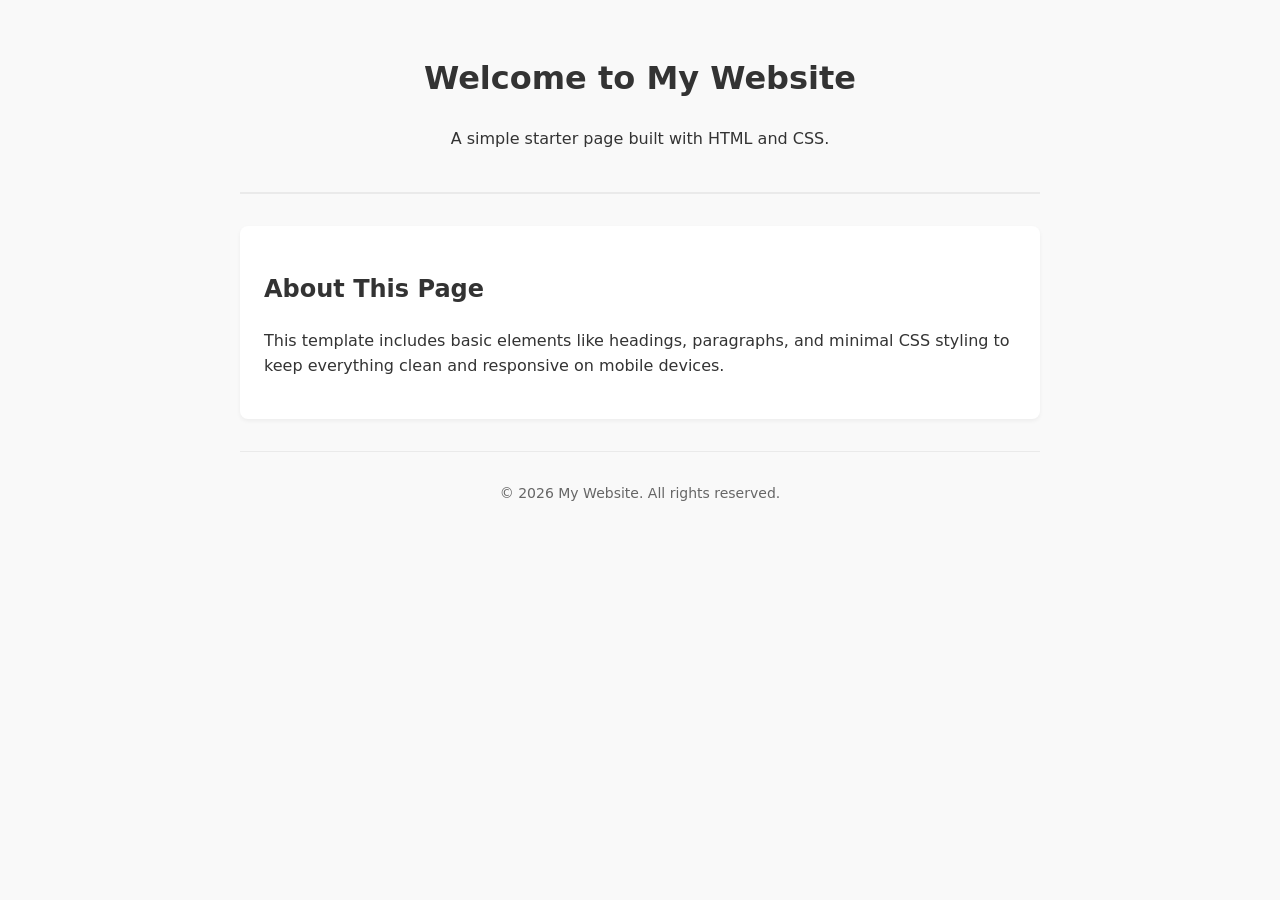
==== a/index.html @ 7db530bf "Create index.html" ====
<!DOCTYPE html>
<html lang="en">
<head>
    <meta charset="UTF-8">
    <meta name="viewport" content="width=device-width, initial-scale=1.0">
    <title>My Website</title>
    <style>
        body {
            font-family: system-ui, -apple-system, sans-serif;
            line-height: 1.6;
            max-width: 800px;
            margin: 0 auto;
            padding: 2rem;
            color: #333;
            background-color: #f9f9f9;
        }
        header {
            text-align: center;
            padding-bottom: 1.5rem;
            border-bottom: 2px solid #eaeaea;
        }
        main {
            padding: 2rem 0;
        }
        .card {
            background: #ffffff;
            padding: 1.5rem;
            border-radius: 8px;
            box-shadow: 0 2px 4px rgba(0,0,0,0.05);
        }
        footer {
            text-align: center;
            font-size: 0.875rem;
            color: #666;
            border-top: 1px solid #eaeaea;
            padding-top: 1rem;
        }
    </style>
</head>
<body>

    <header>
        <h1>Welcome to My Website</h1>
        <p>A simple starter page built with HTML and CSS.</p>
    </header>

    <main>
        <div class="card">
            <h2>About This Page</h2>
            <p>This template includes basic elements like headings, paragraphs, and minimal CSS styling to keep everything clean and responsive on mobile devices.</p>
        </div>
    </main>

    <footer>
        <p>&copy; 2026 My Website. All rights reserved.</p>
    </footer>

</body>
</html>
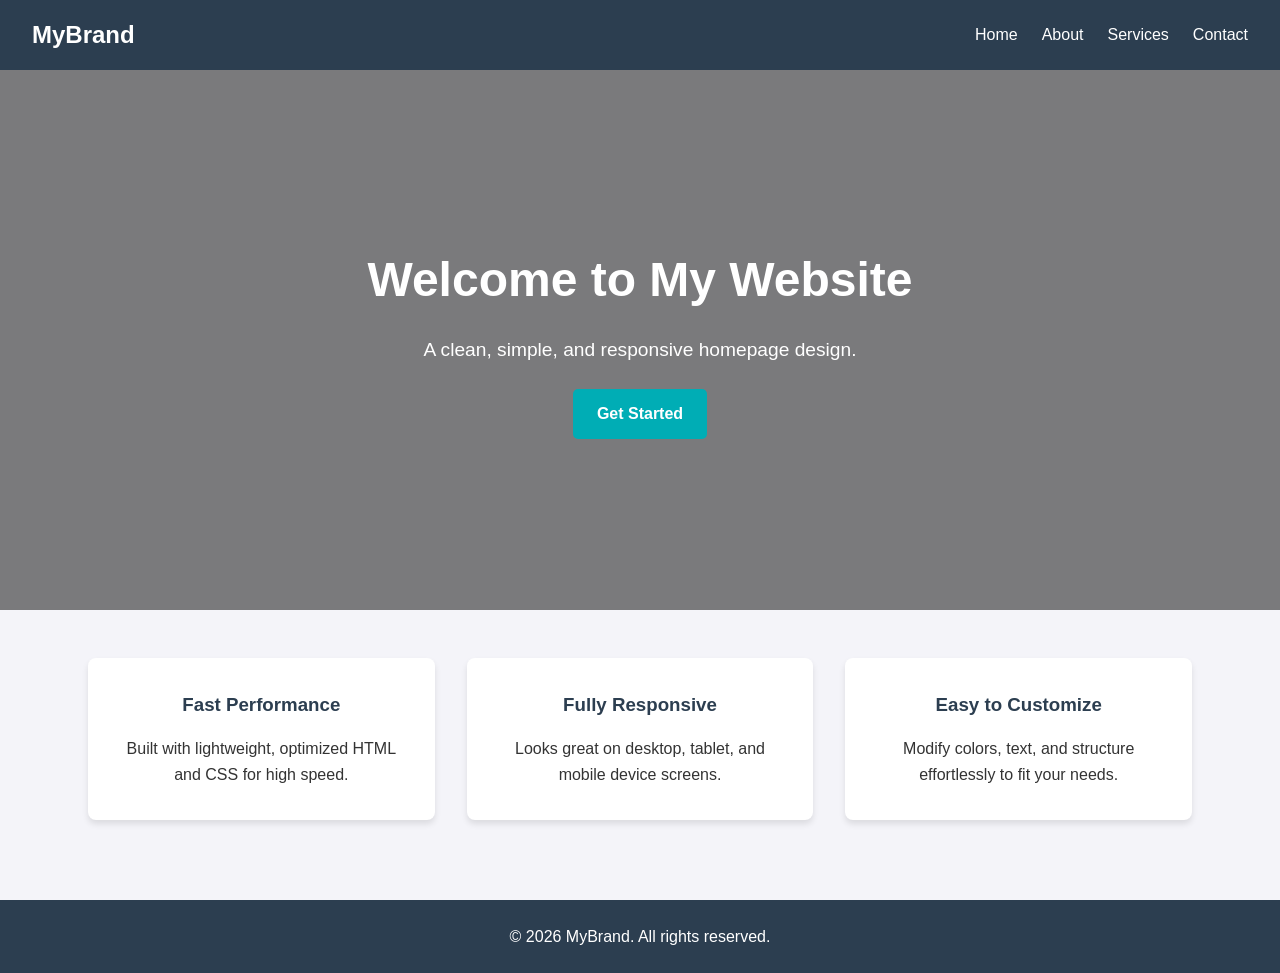
==== commit dc3ff1c0: "Update index.html" ====
--- a/a/index.html
+++ b/a/index.html
@@ -5,54 +5,162 @@
     <meta name="viewport" content="width=device-width, initial-scale=1.0">
     <title>My Website</title>
     <style>
+        /* Basic Reset & Typography */
+        * {
+            margin: 0;
+            padding: 0;
+            box-sizing: border-box;
+            font-family: 'Segoe UI', Tahoma, Geneva, Verdana, sans-serif;
+        }
+
         body {
-            font-family: system-ui, -apple-system, sans-serif;
             line-height: 1.6;
-            max-width: 800px;
+            color: #333;
+            background-color: #f4f4f9;
+        }
+
+        /* Navigation Bar */
+        header {
+            background-color: #2c3e50;
+            color: #fff;
+            padding: 1rem 2rem;
+            display: flex;
+            justify-content: space-between;
+            align-items: center;
+        }
+
+        header .logo {
+            font-size: 1.5rem;
+            font-weight: bold;
+        }
+
+        nav ul {
+            display: flex;
+            list-style: none;
+        }
+
+        nav ul li {
+            margin-left: 1.5rem;
+        }
+
+        nav ul li a {
+            color: #fff;
+            text-decoration: none;
+            transition: color 0.3s;
+        }
+
+        nav ul li a:hover {
+            color: #00adb5;
+        }
+
+        /* Hero Section */
+        .hero {
+            background: linear-gradient(rgba(0, 0, 0, 0.5), rgba(0, 0, 0, 0.5)), url('https://via.placeholder.com/1200x500') no-repeat center center/cover;
+            height: 60vh;
+            display: flex;
+            flex-direction: column;
+            justify-content: center;
+            align-items: center;
+            color: #fff;
+            text-align: center;
+            padding: 0 1rem;
+        }
+
+        .hero h1 {
+            font-size: 3rem;
+            margin-bottom: 1rem;
+        }
+
+        .hero p {
+            font-size: 1.2rem;
+            margin-bottom: 1.5rem;
+        }
+
+        .hero .btn {
+            background-color: #00adb5;
+            color: #fff;
+            padding: 0.75rem 1.5rem;
+            text-decoration: none;
+            border-radius: 5px;
+            font-weight: bold;
+            transition: background 0.3s;
+        }
+
+        .hero .btn:hover {
+            background-color: #008c92;
+        }
+
+        /* Main Content Features */
+        .features {
+            display: flex;
+            justify-content: space-around;
+            padding: 3rem 2rem;
+            max-width: 1200px;
             margin: 0 auto;
+        }
+
+        .feature-card {
+            background: #fff;
             padding: 2rem;
-            color: #333;
-            background-color: #f9f9f9;
+            border-radius: 8px;
+            box-shadow: 0 4px 6px rgba(0, 0, 0, 0.1);
+            text-align: center;
+            flex: 1;
+            margin: 0 1rem;
         }
-        header {
+
+        .feature-card h3 {
+            margin-bottom: 1rem;
+            color: #2c3e50;
+        }
+
+        /* Footer */
+        footer {
+            background-color: #2c3e50;
+            color: #fff;
             text-align: center;
-            padding-bottom: 1.5rem;
-            border-bottom: 2px solid #eaeaea;
-        }
-        main {
-            padding: 2rem 0;
-        }
-        .card {
-            background: #ffffff;
-            padding: 1.5rem;
-            border-radius: 8px;
-            box-shadow: 0 2px 4px rgba(0,0,0,0.05);
-        }
-        footer {
-            text-align: center;
-            font-size: 0.875rem;
-            color: #666;
-            border-top: 1px solid #eaeaea;
-            padding-top: 1rem;
+            padding: 1.5rem 0;
+            margin-top: 2rem;
         }
     </style>
 </head>
 <body>
 
     <header>
-        <h1>Welcome to My Website</h1>
-        <p>A simple starter page built with HTML and CSS.</p>
+        <div class="logo">MyBrand</div>
+        <nav>
+            <ul>
+                <li><a href="#home">Home</a></li>
+                <li><a href="#about">About</a></li>
+                <li><a href="#services">Services</a></li>
+                <li><a href="#contact">Contact</a></li>
+            </ul>
+        </nav>
     </header>
 
-    <main>
-        <div class="card">
-            <h2>About This Page</h2>
-            <p>This template includes basic elements like headings, paragraphs, and minimal CSS styling to keep everything clean and responsive on mobile devices.</p>
+    <section class="hero" id="home">
+        <h1>Welcome to My Website</h1>
+        <p>A clean, simple, and responsive homepage design.</p>
+        <a href="#about" class="btn">Get Started</a>
+    </section>
+
+    <main class="features" id="about">
+        <div class="feature-card">
+            <h3>Fast Performance</h3>
+            <p>Built with lightweight, optimized HTML and CSS for high speed.</p>
+        </div>
+        <div class="feature-card">
+            <h3>Fully Responsive</h3>
+            <p>Looks great on desktop, tablet, and mobile device screens.</p>
+        </div>
+        <div class="feature-card">
+            <h3>Easy to Customize</h3>
+            <p>Modify colors, text, and structure effortlessly to fit your needs.</p>
         </div>
     </main>
 
     <footer>
-        <p>&copy; 2026 My Website. All rights reserved.</p>
+        <p>&copy; 2026 MyBrand. All rights reserved.</p>
     </footer>
 
 </body>
